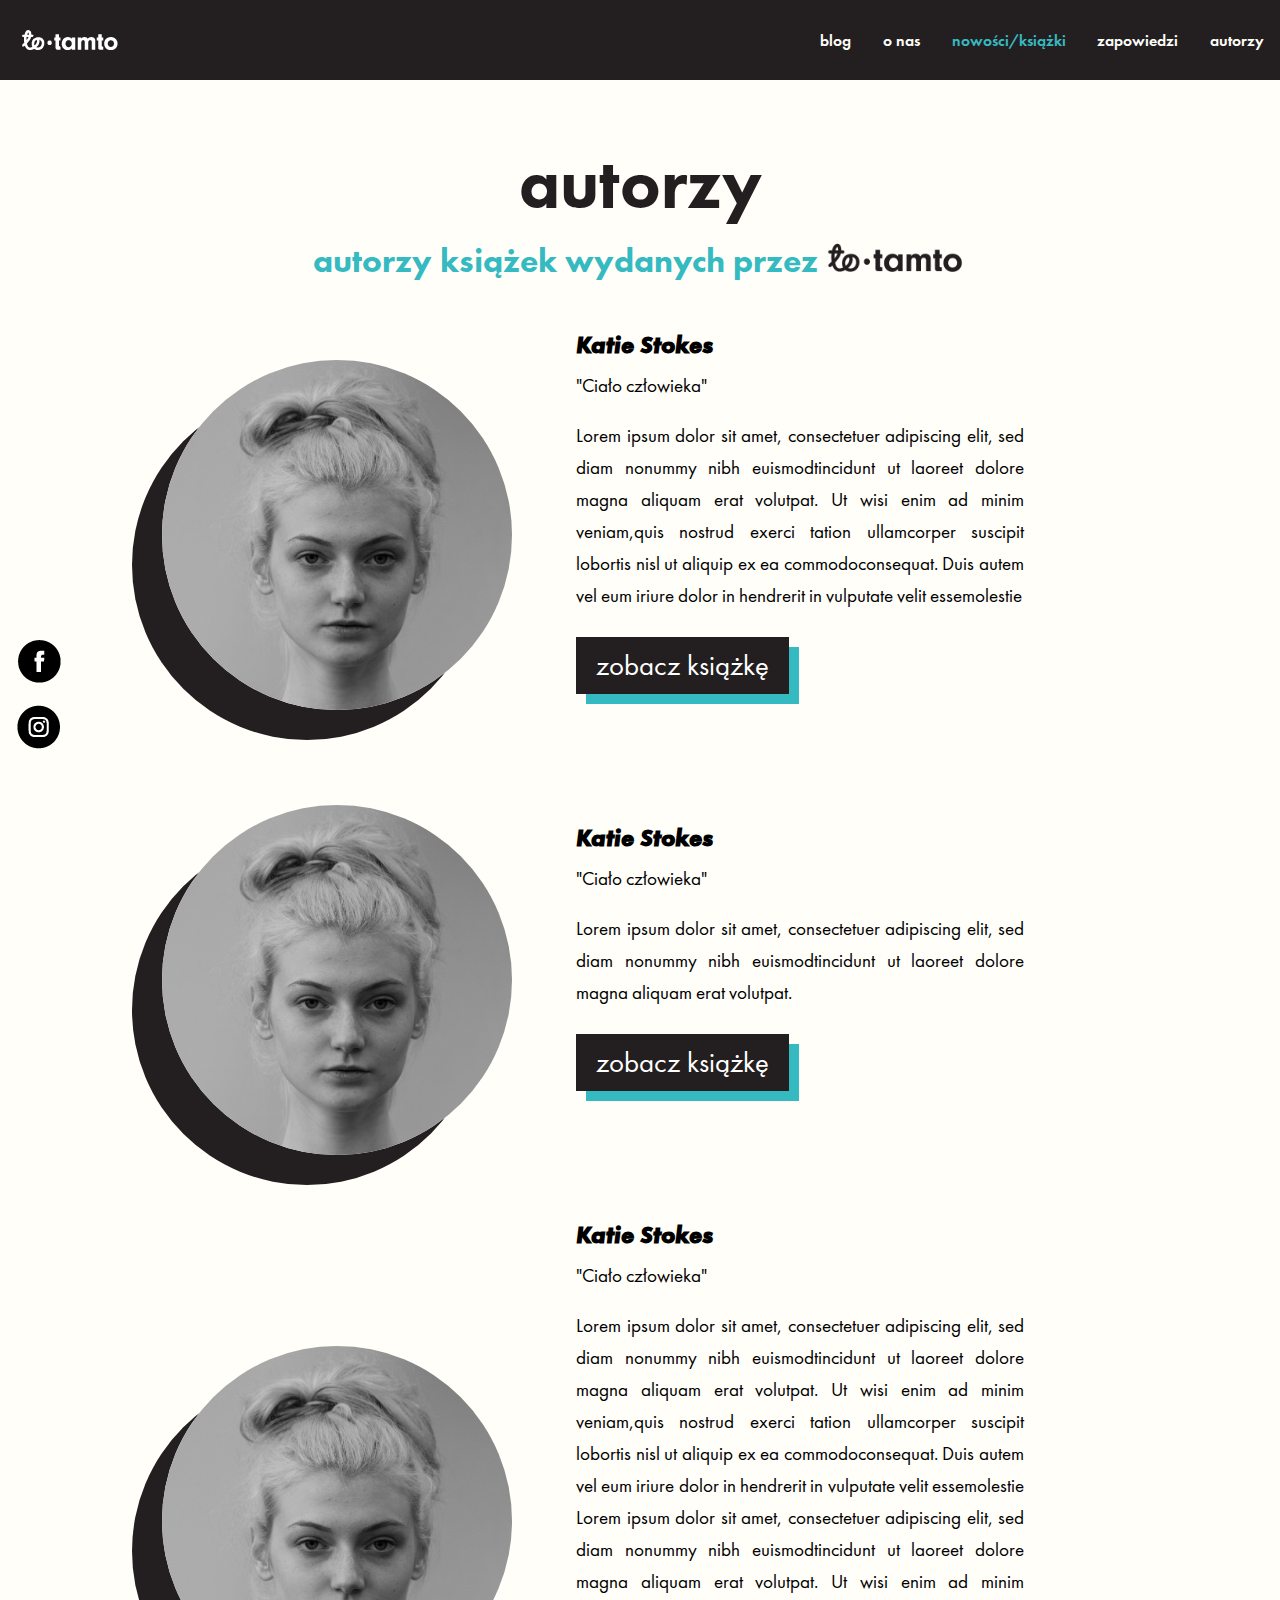
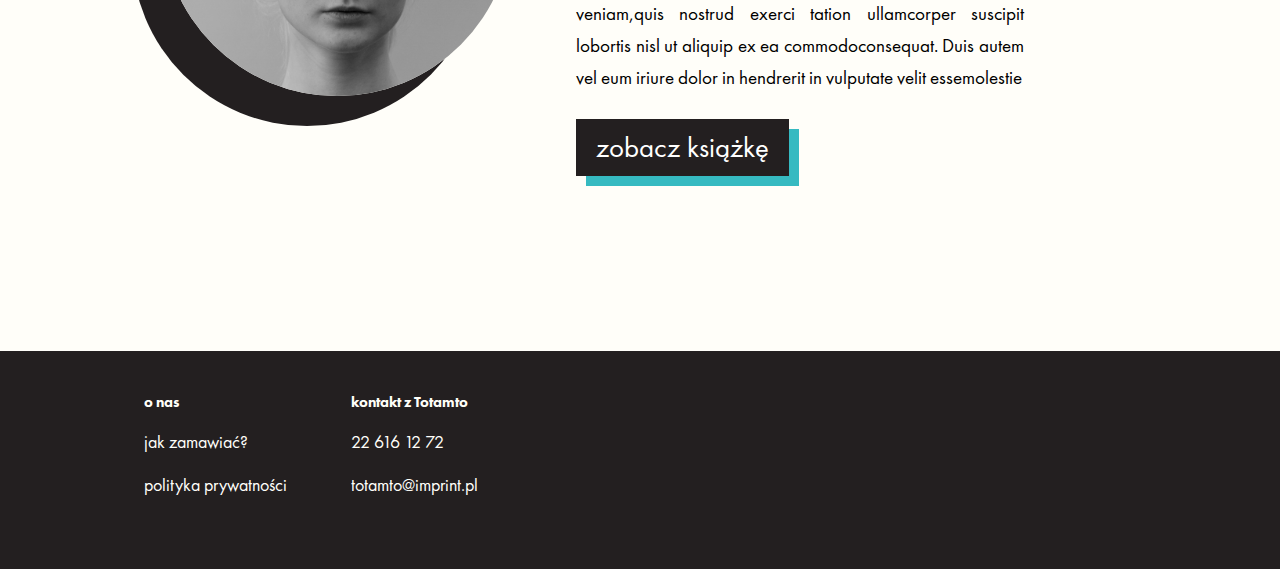
==== authors.html @ 1e37e594 "single init and styles changes" ====
<!Doctype html>
<html lang="pl" prefix="og: http://ogp.me/ns#">

<head>
    <!-- Required meta tags -->
    <meta charset="utf-8">
    <meta name="viewport" content="width=device-width, initial-scale=1, shrink-to-fit=no">

    <title>totamto</title>
    <meta name="description" content="Wydawnictwo totamto, wejdź i zobacz nasze fantastyczne książki!" />

    <meta property="og:type" content="website" />
    <meta property="og:title" content="Czarna Owca">
    <meta property="og:description" content="Studio Graficzne">
    <meta property="og:image" content="https://www.spaced.pl/share.jpg">
    <meta property="og:image:secure_url" content="https://www.spaced.pl/share.jpg">
    <meta property="og:image:type" content="image/jpeg" />
    <meta property="og:image:width" content="400" />
    <meta property="og:image:height" content="300" />
    <meta property="og:url" content="https://www.spaced.pl">

    <link rel="icon" type="image/png" sizes="32x32" href="favicon.ico">

    <link rel="stylesheet" type="text/css" href="slick-1.8.1/slick/slick.css" />
    <!-- Add the new slick-theme.css if you want the default styling -->
    <link rel="stylesheet" type="text/css" href="slick-1.8.1/slick/slick-theme.css" />

    <!--CSS -->
    <link rel="stylesheet" href="css\style.css">

    <meta http-equiv="X-UA-Compatible" content="IE=edge,chrome=1" />

    <meta name="keywords" content="Księgarnia, książki, książka, Czarna Owca, czarnaowca," />
</head>

<body>
    <!--HEADER SECTION-->
    <header>
        <nav class="nav">
            <a href="index.html" class="nav_logo">
                <img class="nav_logo-img" src="img/logo.png" alt="logo">
            </a>
            <button class="nav_hamburger"
                onclick="this.classList.toggle('opened');this.setAttribute('aria-expanded', this.classList.contains('opened'))"
                aria-label="Main Menu">
                <svg width="50" height="50" viewBox="0 0 100 100">
                    <path class="line line1"
                        d="M 20,29.000046 H 80.000231 C 80.000231,29.000046 94.498839,28.817352 94.532987,66.711331 94.543142,77.980673 90.966081,81.670246 85.259173,81.668997 79.552261,81.667751 75.000211,74.999942 75.000211,74.999942 L 25.000021,25.000058" />
                    <path class="line line2" d="M 20,50 H 80" />
                    <path class="line line3"
                        d="M 20,70.999954 H 80.000231 C 80.000231,70.999954 94.498839,71.182648 94.532987,33.288669 94.543142,22.019327 90.966081,18.329754 85.259173,18.331003 79.552261,18.332249 75.000211,25.000058 75.000211,25.000058 L 25.000021,74.999942" />
                </svg>
            </button>
            <!--OVERLAY MENU-->
            <div id="mobileMenu" class="nav_overlay">
                <div class="nav_overlay-content">
                    <a href="blog.html" class="nav_overlay-content--link">blog</a>
                    <a href="about.html" class="nav_overlay-content--link">o&nbsp;nas</a>
                    <a href="offer.html" class="nav_overlay-content--link">nowości/książki</a>
                    <a href="soon.html" class="nav_overlay-content--link">zapowiedzi</a>
                    <a href="authors.html" class="nav_overlay-content--link">autorzy</a>
                    <!-- <a href="#" class="nav_overlay-content--link">EN</a> -->
                </div>
            </div>
            <!--DESKTOP HEADER-->

            <ul class="nav__list">
                <li class="nav__list-item">
                    <a class="nav__list-item--link" href="blog.html">blog</a>
                </li>
                <li class="nav__list-item">
                    <a class="nav__list-item--link" href="about.html">o&nbsp;nas</a>
                </li>
                <li class="nav__list-item">
                    <a class="nav__list-item--link active-menu" href="offer.html">nowości/książki</a>
                </li>
                <li class="nav__list-item">
                    <a class="nav__list-item--link" href="soon.html">zapowiedzi</a>
                </li>
                <li class="nav__list-item">
                    <a class="nav__list-item--link" href="authors.html">autorzy</a>
                </li>
            </ul>
        </nav>
    </header>

    <div class="social">
        <a class="social__link" href="https://www.facebook.com/" target="_blank">
            <img src="img/face.png" alt="instagram logo">
        </a>
        <a class="social__link" href="https://www.instagram.com" target="_blank">
            <img src="img/insta.png" alt="instagram logo">
        </a>
    </div>

     <!-- Authors SECTION -->
     <section class="section">
        <div class="container">
            <div class="container__header">
                <h2 class="container__header-head">autorzy</h2>
                <h4 class="container__header-subHead">autorzy książek wydanych przez
                    <img class="" src="img/3.png" alt="logo totamto">
                </h4>
            </div>
        </div>
    </section>
    <article>
        <div class="items">
                <!-- <img src="img/k1.png" alt=""> -->
                <div class="items__author">
                    <img src="img/photo0.jpg" alt="">
                </div>
                
                <div class="items-info">
                    <div>
                        <h5>Katie Stokes</h5>
                        <p>"Ciało człowieka"</p>
                        <p>
                            Lorem ipsum dolor sit amet, consectetuer adipiscing elit, sed diam nonummy nibh euismodtincidunt ut laoreet dolore magna aliquam erat volutpat. Ut wisi enim ad minim veniam,quis nostrud exerci tation ullamcorper suscipit lobortis nisl ut aliquip ex ea commodoconsequat. Duis autem vel eum iriure dolor in hendrerit in vulputate velit essemolestie 
                        </p>
                    </div>
                    <div>
                        <a href="/" class="button">zobacz książkę</a>
                    </div>
                    
                </div>
        </div>
        <div class="items">
                <!-- <img src="img/k1.png" alt=""> -->
                <div class="items__author">
                    <img src="img/photo0.jpg" alt="">
                </div>
                
                <div class="items-info">
                    <div>
                        <h5>Katie Stokes</h5>
                        <p>"Ciało człowieka"</p>
                        <p>
                            Lorem ipsum dolor sit amet, consectetuer adipiscing elit, sed diam nonummy nibh euismodtincidunt ut laoreet dolore magna aliquam erat volutpat.
                        </p>
                    </div>
                    <div>
                        <a href="/" class="button">zobacz książkę</a>
                    </div>
                    
                </div>
        </div>
        <div class="items">
                <!-- <img src="img/k1.png" alt=""> -->
                <div class="items__author">
                    <img src="img/photo0.jpg" alt="">
                </div>
                
                <div class="items-info">
                    <div>
                        <h5>Katie Stokes</h5>
                        <p>"Ciało człowieka"</p>
                        <p>
                            Lorem ipsum dolor sit amet, consectetuer adipiscing elit, sed diam nonummy nibh euismodtincidunt ut laoreet dolore magna aliquam erat volutpat. Ut wisi enim ad minim veniam,quis nostrud exerci tation ullamcorper suscipit lobortis nisl ut aliquip ex ea commodoconsequat. Duis autem vel eum iriure dolor in hendrerit in vulputate velit essemolestie 
                            Lorem ipsum dolor sit amet, consectetuer adipiscing elit, sed diam nonummy nibh euismodtincidunt ut laoreet dolore magna aliquam erat volutpat. Ut wisi enim ad minim veniam,quis nostrud exerci tation ullamcorper suscipit lobortis nisl ut aliquip ex ea commodoconsequat. Duis autem vel eum iriure dolor in hendrerit in vulputate velit essemolestie 
                        </p>
                    </div>
                    <div>
                        <a href="/" class="button">zobacz książkę</a>
                    </div>
                    
                </div>
        </div>
    </article>

    <!-- FOOTER SECTION-->
    <footer class="footer">
        <div class="footer__box">
            <ul class="footer__nav">
                <li class="footer__nav-link--item">
                    <h5>o nas</h5>
                </li>
                <a href="" class="footer__nav-link">
                    <li class="footer__nav-link--item">
                        jak zamawiać?
                    </li>
                </a>
                <a href="" class="footer__nav-link">
                    <li class="footer__nav-link--item">
                        polityka prywatności
                    </li>
                </a>
            </ul>
            <ul class="footer__nav">
                <li class="footer__nav-link--item">
                    <h5>kontakt z Totamto</h5>
                </li>
                <a href="" class="footer__nav-link">
                    <li class="footer__nav-link--item">
                        22 616 12 72
                    </li>
                </a>
                <a href="" class="footer__nav-link">
                    <li class="footer__nav-link--item">
                        totamto@imprint.pl
                    </li>
                </a>
            </ul>
        </div>
    </footer>

    <!--JS SCRIPTS-->
    <script src="js/mobile_menu.js"></script>

</body>

</html>
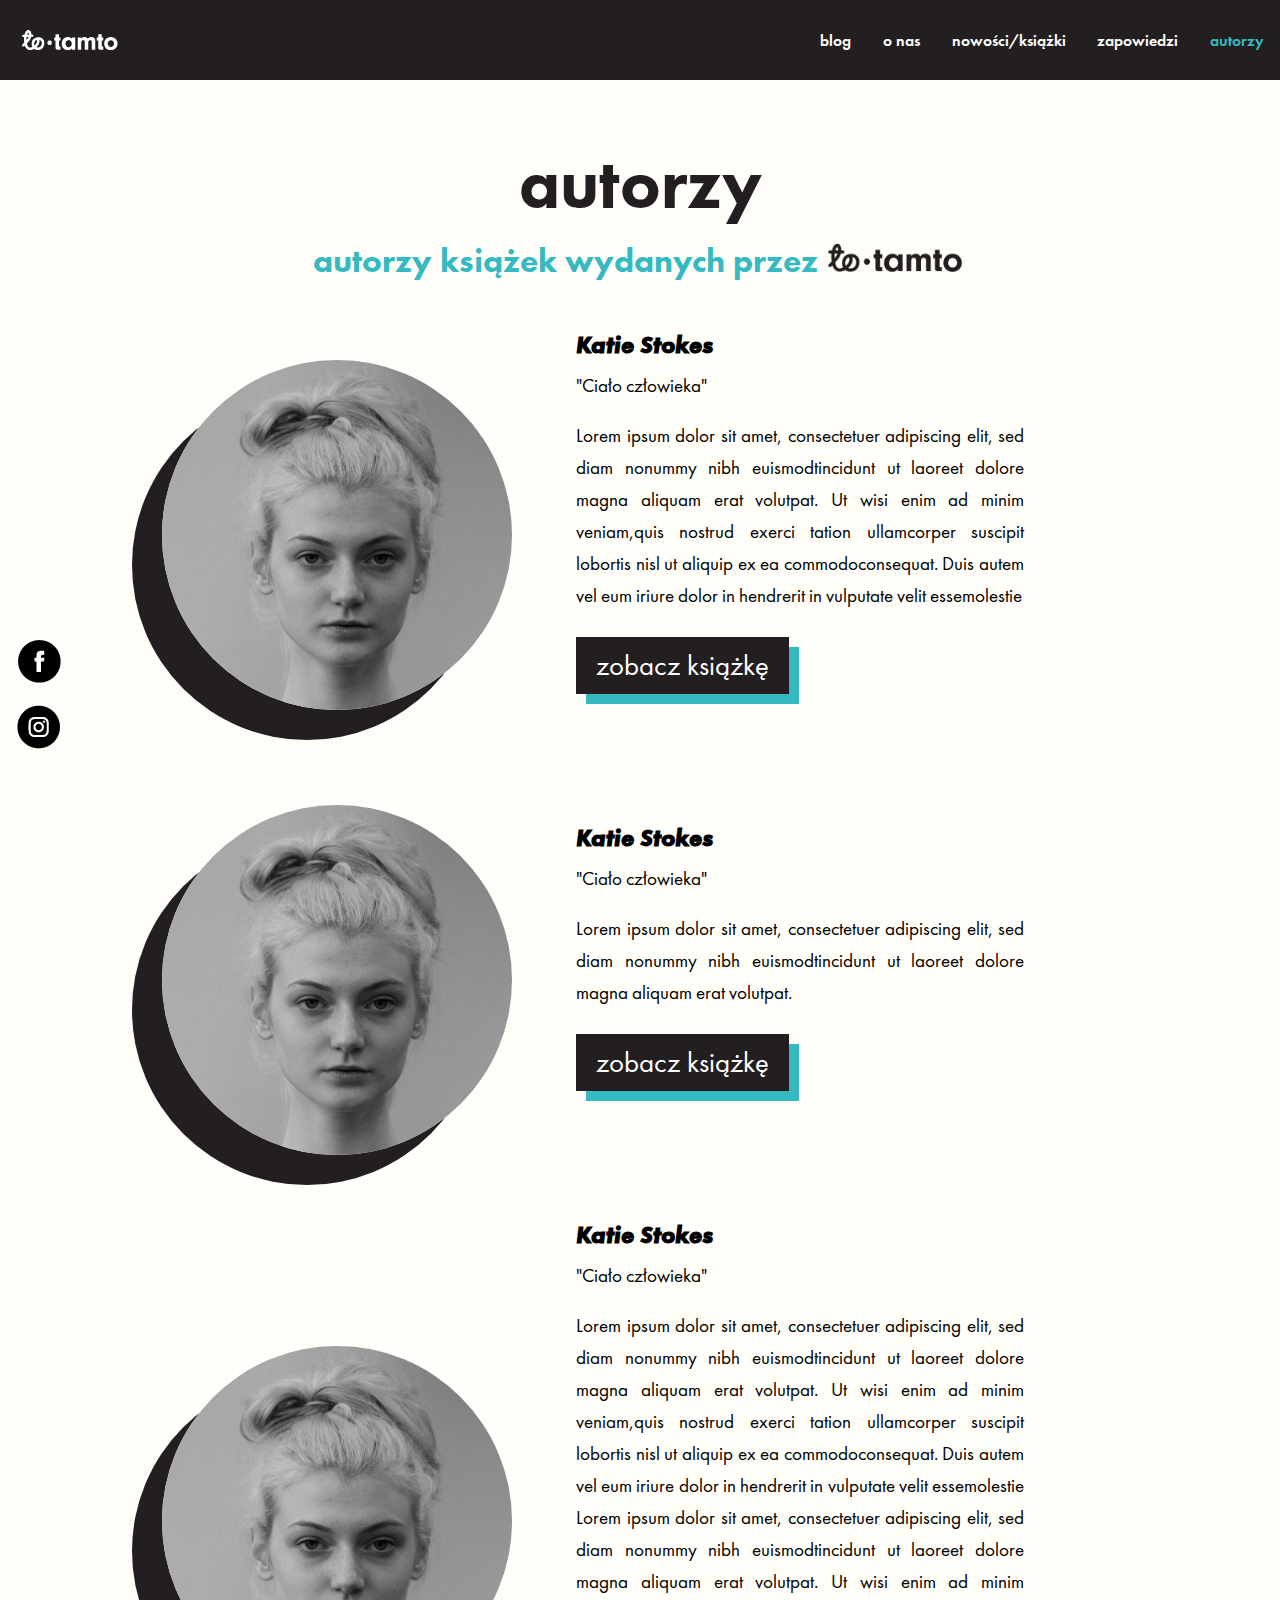
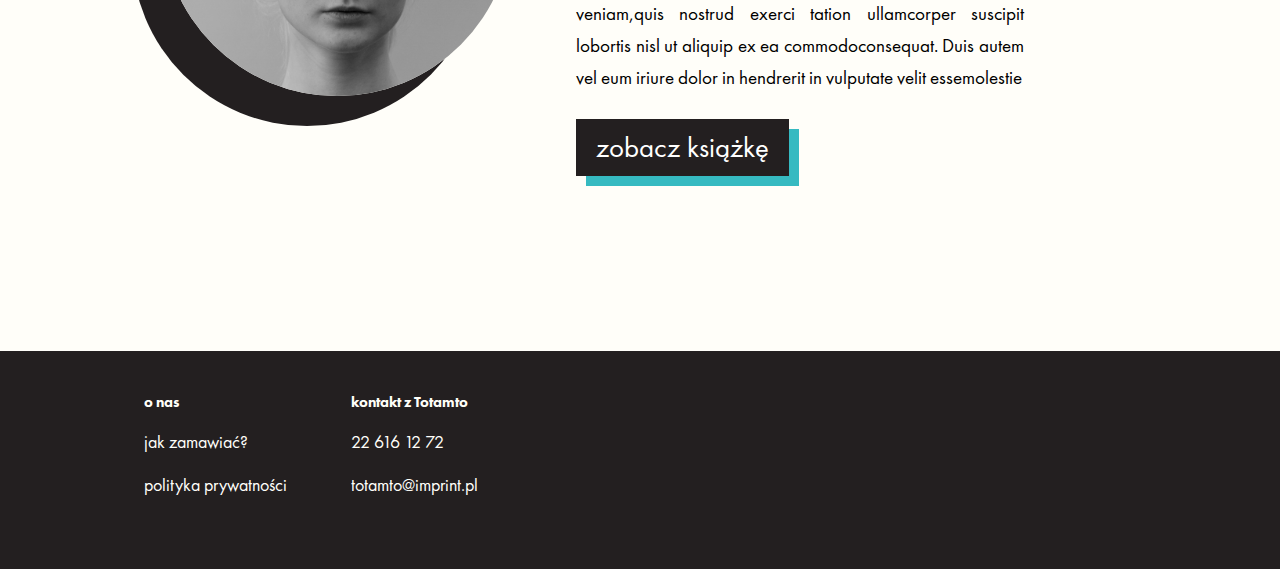
==== commit 956ddfaa: "lightbox single page" ====
--- a/authors.html
+++ b/authors.html
@@ -63,7 +63,6 @@
                 </div>
             </div>
             <!--DESKTOP HEADER-->
-
             <ul class="nav__list">
                 <li class="nav__list-item">
                     <a class="nav__list-item--link" href="blog.html">blog</a>
@@ -72,13 +71,13 @@
                     <a class="nav__list-item--link" href="about.html">o&nbsp;nas</a>
                 </li>
                 <li class="nav__list-item">
-                    <a class="nav__list-item--link active-menu" href="offer.html">nowości/książki</a>
+                    <a class="nav__list-item--link" href="offer.html">nowości/książki</a>
                 </li>
                 <li class="nav__list-item">
                     <a class="nav__list-item--link" href="soon.html">zapowiedzi</a>
                 </li>
                 <li class="nav__list-item">
-                    <a class="nav__list-item--link" href="authors.html">autorzy</a>
+                    <a class="nav__list-item--link active-menu" href="authors.html">autorzy</a>
                 </li>
             </ul>
         </nav>
